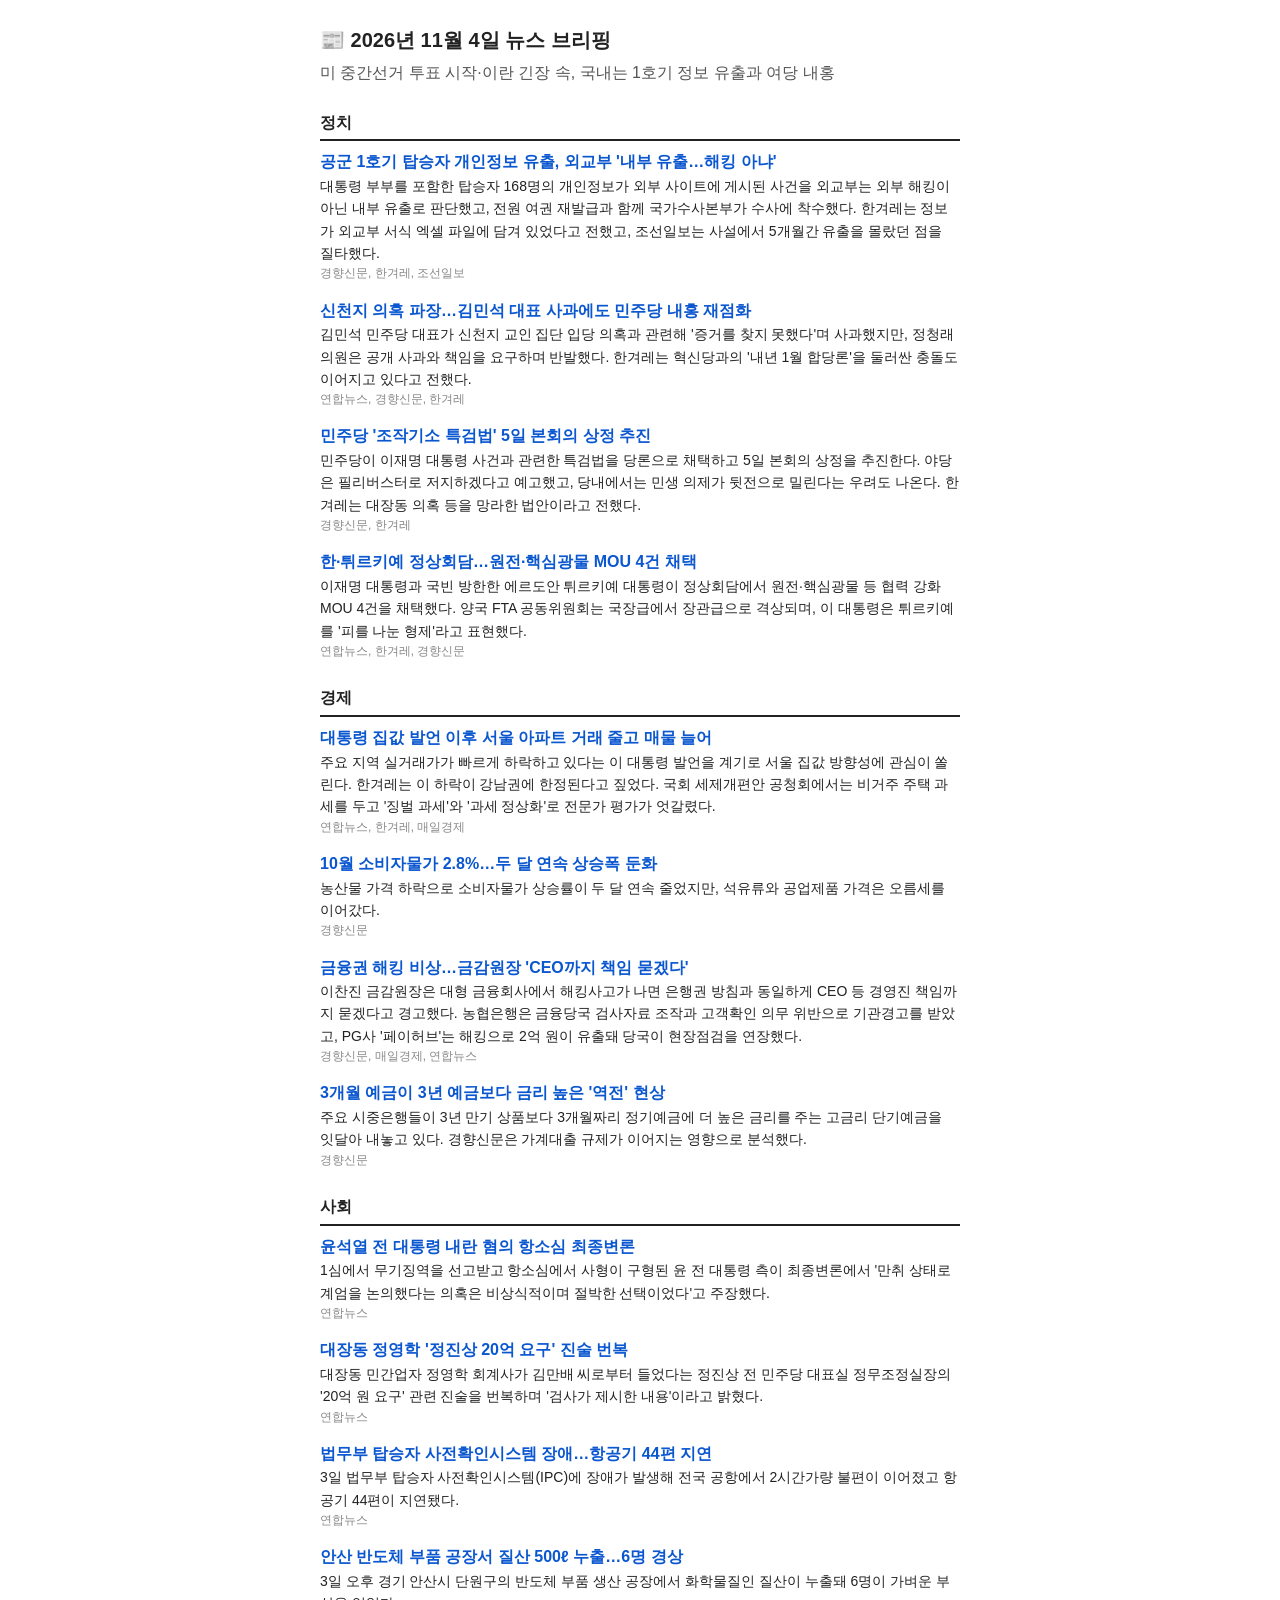
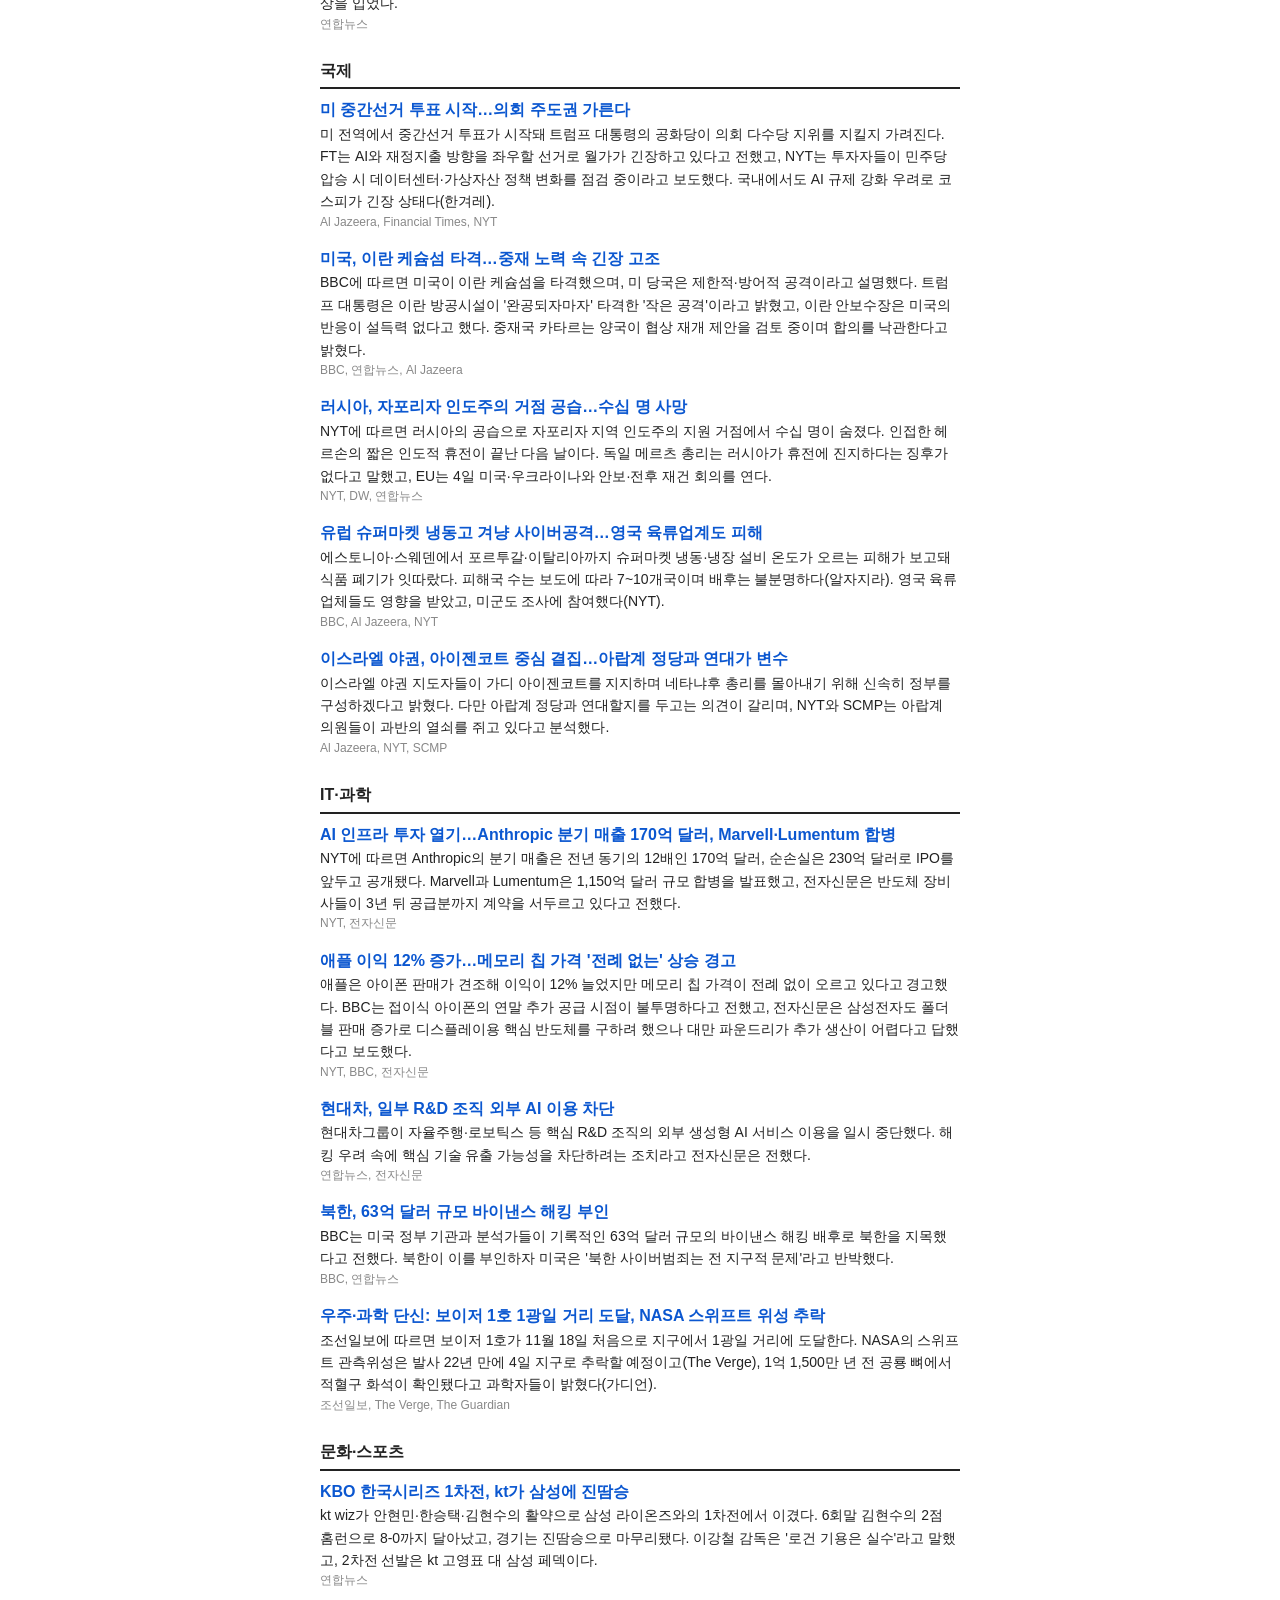
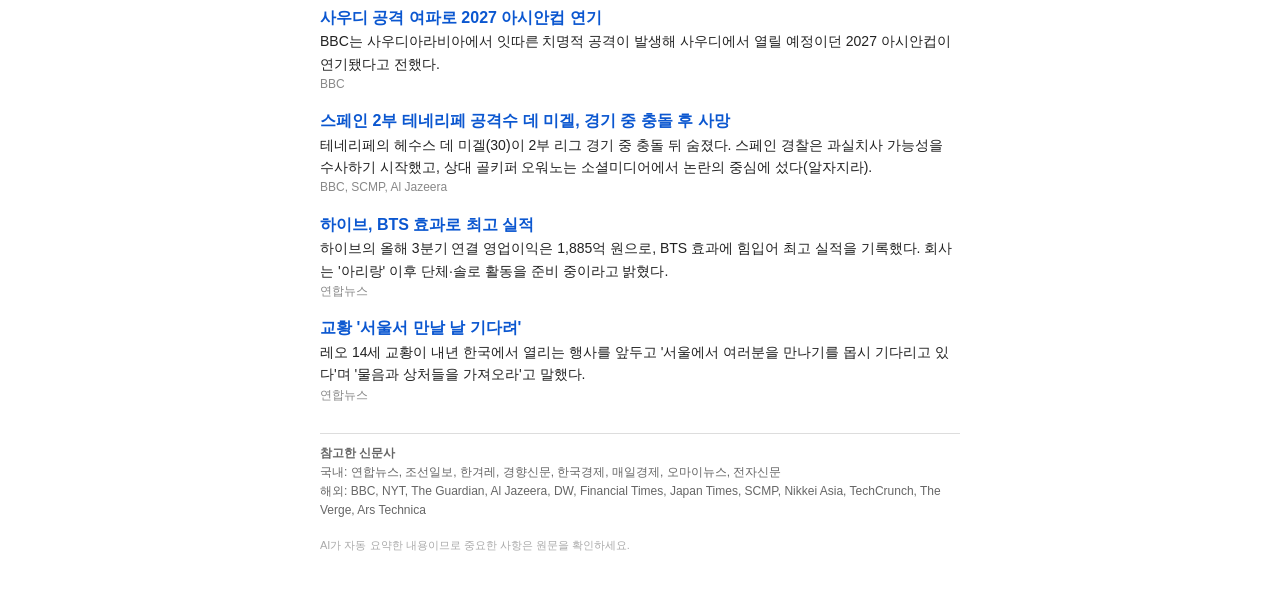
==== samples/2026-11-04.html @ b2be4a5f "국내외 20개 신문사·카테고리별 요약 구조와 샘플 메일 추가 - feeds.json: 신문사/지역/카테고리 지정, 검증된 피드만 유지 - 요약 프롬프트: 6개 카테고리 고정, 복수" ====
<!doctype html><html lang='ko'><head><meta charset='utf-8'><meta name='viewport' content='width=device-width,initial-scale=1'><title>뉴스 브리핑 샘플 2026-11-04</title></head><body style='margin:0;padding:24px 16px;background:#fff'><div style="max-width:640px;margin:0 auto;font-family:-apple-system,'Apple SD Gothic Neo','Malgun Gothic',sans-serif;color:#222;line-height:1.6"><h1 style="font-size:20px;margin:0 0 4px">📰 2026년 11월 4일 뉴스 브리핑</h1><p style="margin:0 0 20px;color:#555">미 중간선거 투표 시작·이란 긴장 속, 국내는 1호기 정보 유출과 여당 내홍</p><h2 style="font-size:16px;border-bottom:2px solid #222;padding-bottom:4px;margin:24px 0 8px">정치</h2><div style="margin:0 0 14px"><a href="https://www.khan.co.kr/article/202611032151005/?utm_source=khan_rss&amp;utm_medium=rss&amp;utm_campaign=politic_news" style="color:#0b57d0;font-weight:600;text-decoration:none">공군 1호기 탑승자 개인정보 유출, 외교부 &#x27;내부 유출…해킹 아냐&#x27;</a><div style="font-size:14px">대통령 부부를 포함한 탑승자 168명의 개인정보가 외부 사이트에 게시된 사건을 외교부는 외부 해킹이 아닌 내부 유출로 판단했고, 전원 여권 재발급과 함께 국가수사본부가 수사에 착수했다. 한겨레는 정보가 외교부 서식 엑셀 파일에 담겨 있었다고 전했고, 조선일보는 사설에서 5개월간 유출을 몰랐던 점을 질타했다.</div><div style="font-size:12px;color:#888">경향신문, 한겨레, 조선일보</div></div><div style="margin:0 0 14px"><a href="https://www.yna.co.kr/view/AKR20261103172500001" style="color:#0b57d0;font-weight:600;text-decoration:none">신천지 의혹 파장…김민석 대표 사과에도 민주당 내홍 재점화</a><div style="font-size:14px">김민석 민주당 대표가 신천지 교인 집단 입당 의혹과 관련해 &#x27;증거를 찾지 못했다&#x27;며 사과했지만, 정청래 의원은 공개 사과와 책임을 요구하며 반발했다. 한겨레는 혁신당과의 &#x27;내년 1월 합당론&#x27;을 둘러싼 충돌도 이어지고 있다고 전했다.</div><div style="font-size:12px;color:#888">연합뉴스, 경향신문, 한겨레</div></div><div style="margin:0 0 14px"><a href="https://www.khan.co.kr/article/202611032130015/?utm_source=khan_rss&amp;utm_medium=rss&amp;utm_campaign=politic_news" style="color:#0b57d0;font-weight:600;text-decoration:none">민주당 &#x27;조작기소 특검법&#x27; 5일 본회의 상정 추진</a><div style="font-size:14px">민주당이 이재명 대통령 사건과 관련한 특검법을 당론으로 채택하고 5일 본회의 상정을 추진한다. 야당은 필리버스터로 저지하겠다고 예고했고, 당내에서는 민생 의제가 뒷전으로 밀린다는 우려도 나온다. 한겨레는 대장동 의혹 등을 망라한 법안이라고 전했다.</div><div style="font-size:12px;color:#888">경향신문, 한겨레</div></div><div style="margin:0 0 14px"><a href="https://www.yna.co.kr/view/AKR20261103143751001" style="color:#0b57d0;font-weight:600;text-decoration:none">한·튀르키예 정상회담…원전·핵심광물 MOU 4건 채택</a><div style="font-size:14px">이재명 대통령과 국빈 방한한 에르도안 튀르키예 대통령이 정상회담에서 원전·핵심광물 등 협력 강화 MOU 4건을 채택했다. 양국 FTA 공동위원회는 국장급에서 장관급으로 격상되며, 이 대통령은 튀르키예를 &#x27;피를 나눈 형제&#x27;라고 표현했다.</div><div style="font-size:12px;color:#888">연합뉴스, 한겨레, 경향신문</div></div><h2 style="font-size:16px;border-bottom:2px solid #222;padding-bottom:4px;margin:24px 0 8px">경제</h2><div style="margin:0 0 14px"><a href="https://www.yna.co.kr/view/AKR20261103179900003" style="color:#0b57d0;font-weight:600;text-decoration:none">대통령 집값 발언 이후 서울 아파트 거래 줄고 매물 늘어</a><div style="font-size:14px">주요 지역 실거래가가 빠르게 하락하고 있다는 이 대통령 발언을 계기로 서울 집값 방향성에 관심이 쏠린다. 한겨레는 이 하락이 강남권에 한정된다고 짚었다. 국회 세제개편안 공청회에서는 비거주 주택 과세를 두고 &#x27;징벌 과세&#x27;와 &#x27;과세 정상화&#x27;로 전문가 평가가 엇갈렸다.</div><div style="font-size:12px;color:#888">연합뉴스, 한겨레, 매일경제</div></div><div style="margin:0 0 14px"><a href="https://www.khan.co.kr/article/202611032052005/?utm_source=khan_rss&amp;utm_medium=rss&amp;utm_campaign=economy_news" style="color:#0b57d0;font-weight:600;text-decoration:none">10월 소비자물가 2.8%…두 달 연속 상승폭 둔화</a><div style="font-size:14px">농산물 가격 하락으로 소비자물가 상승률이 두 달 연속 줄었지만, 석유류와 공업제품 가격은 오름세를 이어갔다.</div><div style="font-size:12px;color:#888">경향신문</div></div><div style="margin:0 0 14px"><a href="https://www.khan.co.kr/article/202611032051005/?utm_source=khan_rss&amp;utm_medium=rss&amp;utm_campaign=economy_news" style="color:#0b57d0;font-weight:600;text-decoration:none">금융권 해킹 비상…금감원장 &#x27;CEO까지 책임 묻겠다&#x27;</a><div style="font-size:14px">이찬진 금감원장은 대형 금융회사에서 해킹사고가 나면 은행권 방침과 동일하게 CEO 등 경영진 책임까지 묻겠다고 경고했다. 농협은행은 금융당국 검사자료 조작과 고객확인 의무 위반으로 기관경고를 받았고, PG사 &#x27;페이허브&#x27;는 해킹으로 2억 원이 유출돼 당국이 현장점검을 연장했다.</div><div style="font-size:12px;color:#888">경향신문, 매일경제, 연합뉴스</div></div><div style="margin:0 0 14px"><a href="https://www.khan.co.kr/article/202611032048025/?utm_source=khan_rss&amp;utm_medium=rss&amp;utm_campaign=economy_news" style="color:#0b57d0;font-weight:600;text-decoration:none">3개월 예금이 3년 예금보다 금리 높은 &#x27;역전&#x27; 현상</a><div style="font-size:14px">주요 시중은행들이 3년 만기 상품보다 3개월짜리 정기예금에 더 높은 금리를 주는 고금리 단기예금을 잇달아 내놓고 있다. 경향신문은 가계대출 규제가 이어지는 영향으로 분석했다.</div><div style="font-size:12px;color:#888">경향신문</div></div><h2 style="font-size:16px;border-bottom:2px solid #222;padding-bottom:4px;margin:24px 0 8px">사회</h2><div style="margin:0 0 14px"><a href="https://www.yna.co.kr/view/AKR20261103176400004" style="color:#0b57d0;font-weight:600;text-decoration:none">윤석열 전 대통령 내란 혐의 항소심 최종변론</a><div style="font-size:14px">1심에서 무기징역을 선고받고 항소심에서 사형이 구형된 윤 전 대통령 측이 최종변론에서 &#x27;만취 상태로 계엄을 논의했다는 의혹은 비상식적이며 절박한 선택이었다&#x27;고 주장했다.</div><div style="font-size:12px;color:#888">연합뉴스</div></div><div style="margin:0 0 14px"><a href="https://www.yna.co.kr/view/AKR20261103177200004" style="color:#0b57d0;font-weight:600;text-decoration:none">대장동 정영학 &#x27;정진상 20억 요구&#x27; 진술 번복</a><div style="font-size:14px">대장동 민간업자 정영학 회계사가 김만배 씨로부터 들었다는 정진상 전 민주당 대표실 정무조정실장의 &#x27;20억 원 요구&#x27; 관련 진술을 번복하며 &#x27;검사가 제시한 내용&#x27;이라고 밝혔다.</div><div style="font-size:12px;color:#888">연합뉴스</div></div><div style="margin:0 0 14px"><a href="https://www.yna.co.kr/view/AKR20261103111851004" style="color:#0b57d0;font-weight:600;text-decoration:none">법무부 탑승자 사전확인시스템 장애…항공기 44편 지연</a><div style="font-size:14px">3일 법무부 탑승자 사전확인시스템(IPC)에 장애가 발생해 전국 공항에서 2시간가량 불편이 이어졌고 항공기 44편이 지연됐다.</div><div style="font-size:12px;color:#888">연합뉴스</div></div><div style="margin:0 0 14px"><a href="https://www.yna.co.kr/view/AKR20261103144551061" style="color:#0b57d0;font-weight:600;text-decoration:none">안산 반도체 부품 공장서 질산 500ℓ 누출…6명 경상</a><div style="font-size:14px">3일 오후 경기 안산시 단원구의 반도체 부품 생산 공장에서 화학물질인 질산이 누출돼 6명이 가벼운 부상을 입었다.</div><div style="font-size:12px;color:#888">연합뉴스</div></div><h2 style="font-size:16px;border-bottom:2px solid #222;padding-bottom:4px;margin:24px 0 8px">국제</h2><div style="margin:0 0 14px"><a href="https://www.aljazeera.com/video/newsfeed/2026/11/3/us-midterm-voting-begins-in-high-stakes-test-of-trumps-presidency?traffic_source=rss" style="color:#0b57d0;font-weight:600;text-decoration:none">미 중간선거 투표 시작…의회 주도권 가른다</a><div style="font-size:14px">미 전역에서 중간선거 투표가 시작돼 트럼프 대통령의 공화당이 의회 다수당 지위를 지킬지 가려진다. FT는 AI와 재정지출 방향을 좌우할 선거로 월가가 긴장하고 있다고 전했고, NYT는 투자자들이 민주당 압승 시 데이터센터·가상자산 정책 변화를 점검 중이라고 보도했다. 국내에서도 AI 규제 강화 우려로 코스피가 긴장 상태다(한겨레).</div><div style="font-size:12px;color:#888">Al Jazeera, Financial Times, NYT</div></div><div style="margin:0 0 14px"><a href="https://www.bbc.co.uk/news/articles/cx240mrm3g8vo?at_medium=RSS&amp;at_campaign=rss" style="color:#0b57d0;font-weight:600;text-decoration:none">미국, 이란 케슘섬 타격…중재 노력 속 긴장 고조</a><div style="font-size:14px">BBC에 따르면 미국이 이란 케슘섬을 타격했으며, 미 당국은 제한적·방어적 공격이라고 설명했다. 트럼프 대통령은 이란 방공시설이 &#x27;완공되자마자&#x27; 타격한 &#x27;작은 공격&#x27;이라고 밝혔고, 이란 안보수장은 미국의 반응이 설득력 없다고 했다. 중재국 카타르는 양국이 협상 재개 제안을 검토 중이며 합의를 낙관한다고 밝혔다.</div><div style="font-size:12px;color:#888">BBC, 연합뉴스, Al Jazeera</div></div><div style="margin:0 0 14px"><a href="https://www.nytimes.com/2026/11/02/world/europe/russian-strike-zaporizhzhia-ukraine.html" style="color:#0b57d0;font-weight:600;text-decoration:none">러시아, 자포리자 인도주의 거점 공습…수십 명 사망</a><div style="font-size:14px">NYT에 따르면 러시아의 공습으로 자포리자 지역 인도주의 지원 거점에서 수십 명이 숨졌다. 인접한 헤르손의 짧은 인도적 휴전이 끝난 다음 날이다. 독일 메르츠 총리는 러시아가 휴전에 진지하다는 징후가 없다고 말했고, EU는 4일 미국·우크라이나와 안보·전후 재건 회의를 연다.</div><div style="font-size:12px;color:#888">NYT, DW, 연합뉴스</div></div><div style="margin:0 0 14px"><a href="https://www.bbc.co.uk/news/articles/cwy8lm1m59mvo?at_medium=RSS&amp;at_campaign=rss" style="color:#0b57d0;font-weight:600;text-decoration:none">유럽 슈퍼마켓 냉동고 겨냥 사이버공격…영국 육류업계도 피해</a><div style="font-size:14px">에스토니아·스웨덴에서 포르투갈·이탈리아까지 슈퍼마켓 냉동·냉장 설비 온도가 오르는 피해가 보고돼 식품 폐기가 잇따랐다. 피해국 수는 보도에 따라 7~10개국이며 배후는 불분명하다(알자지라). 영국 육류업체들도 영향을 받았고, 미군도 조사에 참여했다(NYT).</div><div style="font-size:12px;color:#888">BBC, Al Jazeera, NYT</div></div><div style="margin:0 0 14px"><a href="https://www.aljazeera.com/news/2026/11/3/israeli-opposition-leaders-back-eisenkot-to-oust-netanyahu?traffic_source=rss" style="color:#0b57d0;font-weight:600;text-decoration:none">이스라엘 야권, 아이젠코트 중심 결집…아랍계 정당과 연대가 변수</a><div style="font-size:14px">이스라엘 야권 지도자들이 가디 아이젠코트를 지지하며 네타냐후 총리를 몰아내기 위해 신속히 정부를 구성하겠다고 밝혔다. 다만 아랍계 정당과 연대할지를 두고는 의견이 갈리며, NYT와 SCMP는 아랍계 의원들이 과반의 열쇠를 쥐고 있다고 분석했다.</div><div style="font-size:12px;color:#888">Al Jazeera, NYT, SCMP</div></div><h2 style="font-size:16px;border-bottom:2px solid #222;padding-bottom:4px;margin:24px 0 8px">IT·과학</h2><div style="margin:0 0 14px"><a href="https://www.nytimes.com/2026/11/02/business/anthropic-earnings-ai.html" style="color:#0b57d0;font-weight:600;text-decoration:none">AI 인프라 투자 열기…Anthropic 분기 매출 170억 달러, Marvell·Lumentum 합병</a><div style="font-size:14px">NYT에 따르면 Anthropic의 분기 매출은 전년 동기의 12배인 170억 달러, 순손실은 230억 달러로 IPO를 앞두고 공개됐다. Marvell과 Lumentum은 1,150억 달러 규모 합병을 발표했고, 전자신문은 반도체 장비사들이 3년 뒤 공급분까지 계약을 서두르고 있다고 전했다.</div><div style="font-size:12px;color:#888">NYT, 전자신문</div></div><div style="margin:0 0 14px"><a href="https://www.nytimes.com/2026/11/02/technology/apple-earnings.html" style="color:#0b57d0;font-weight:600;text-decoration:none">애플 이익 12% 증가…메모리 칩 가격 &#x27;전례 없는&#x27; 상승 경고</a><div style="font-size:14px">애플은 아이폰 판매가 견조해 이익이 12% 늘었지만 메모리 칩 가격이 전례 없이 오르고 있다고 경고했다. BBC는 접이식 아이폰의 연말 추가 공급 시점이 불투명하다고 전했고, 전자신문은 삼성전자도 폴더블 판매 증가로 디스플레이용 핵심 반도체를 구하려 했으나 대만 파운드리가 추가 생산이 어렵다고 답했다고 보도했다.</div><div style="font-size:12px;color:#888">NYT, BBC, 전자신문</div></div><div style="margin:0 0 14px"><a href="https://www.yna.co.kr/view/AKR20261103176900003" style="color:#0b57d0;font-weight:600;text-decoration:none">현대차, 일부 R&amp;D 조직 외부 AI 이용 차단</a><div style="font-size:14px">현대차그룹이 자율주행·로보틱스 등 핵심 R&amp;D 조직의 외부 생성형 AI 서비스 이용을 일시 중단했다. 해킹 우려 속에 핵심 기술 유출 가능성을 차단하려는 조치라고 전자신문은 전했다.</div><div style="font-size:12px;color:#888">연합뉴스, 전자신문</div></div><div style="margin:0 0 14px"><a href="https://www.bbc.co.uk/news/articles/c6rey4v53exgo?at_medium=RSS&amp;at_campaign=rss" style="color:#0b57d0;font-weight:600;text-decoration:none">북한, 63억 달러 규모 바이낸스 해킹 부인</a><div style="font-size:14px">BBC는 미국 정부 기관과 분석가들이 기록적인 63억 달러 규모의 바이낸스 해킹 배후로 북한을 지목했다고 전했다. 북한이 이를 부인하자 미국은 &#x27;북한 사이버범죄는 전 지구적 문제&#x27;라고 반박했다.</div><div style="font-size:12px;color:#888">BBC, 연합뉴스</div></div><div style="margin:0 0 14px"><a href="https://www.chosun.com/international/international_general/2026/11/03/4IHLAHCGAJHR3NIGGJOJI6WZYU/" style="color:#0b57d0;font-weight:600;text-decoration:none">우주·과학 단신: 보이저 1호 1광일 거리 도달, NASA 스위프트 위성 추락</a><div style="font-size:14px">조선일보에 따르면 보이저 1호가 11월 18일 처음으로 지구에서 1광일 거리에 도달한다. NASA의 스위프트 관측위성은 발사 22년 만에 4일 지구로 추락할 예정이고(The Verge), 1억 1,500만 년 전 공룡 뼈에서 적혈구 화석이 확인됐다고 과학자들이 밝혔다(가디언).</div><div style="font-size:12px;color:#888">조선일보, The Verge, The Guardian</div></div><h2 style="font-size:16px;border-bottom:2px solid #222;padding-bottom:4px;margin:24px 0 8px">문화·스포츠</h2><div style="margin:0 0 14px"><a href="https://www.yna.co.kr/view/AKR20261103186051007" style="color:#0b57d0;font-weight:600;text-decoration:none">KBO 한국시리즈 1차전, kt가 삼성에 진땀승</a><div style="font-size:14px">kt wiz가 안현민·한승택·김현수의 활약으로 삼성 라이온즈와의 1차전에서 이겼다. 6회말 김현수의 2점 홈런으로 8-0까지 달아났고, 경기는 진땀승으로 마무리됐다. 이강철 감독은 &#x27;로건 기용은 실수&#x27;라고 말했고, 2차전 선발은 kt 고영표 대 삼성 페덱이다.</div><div style="font-size:12px;color:#888">연합뉴스</div></div><div style="margin:0 0 14px"><a href="https://www.bbc.co.uk/sport/football/articles/c6y0e79yjg44o?at_medium=RSS&amp;at_campaign=rss" style="color:#0b57d0;font-weight:600;text-decoration:none">사우디 공격 여파로 2027 아시안컵 연기</a><div style="font-size:14px">BBC는 사우디아라비아에서 잇따른 치명적 공격이 발생해 사우디에서 열릴 예정이던 2027 아시안컵이 연기됐다고 전했다.</div><div style="font-size:12px;color:#888">BBC</div></div><div style="margin:0 0 14px"><a href="https://www.bbc.co.uk/sport/football/articles/ck62yvz046pjo?at_medium=RSS&amp;at_campaign=rss" style="color:#0b57d0;font-weight:600;text-decoration:none">스페인 2부 테네리페 공격수 데 미겔, 경기 중 충돌 후 사망</a><div style="font-size:14px">테네리페의 헤수스 데 미겔(30)이 2부 리그 경기 중 충돌 뒤 숨졌다. 스페인 경찰은 과실치사 가능성을 수사하기 시작했고, 상대 골키퍼 오워노는 소셜미디어에서 논란의 중심에 섰다(알자지라).</div><div style="font-size:12px;color:#888">BBC, SCMP, Al Jazeera</div></div><div style="margin:0 0 14px"><a href="https://www.yna.co.kr/view/AKR20261103165000005" style="color:#0b57d0;font-weight:600;text-decoration:none">하이브, BTS 효과로 최고 실적</a><div style="font-size:14px">하이브의 올해 3분기 연결 영업이익은 1,885억 원으로, BTS 효과에 힘입어 최고 실적을 기록했다. 회사는 &#x27;아리랑&#x27; 이후 단체·솔로 활동을 준비 중이라고 밝혔다.</div><div style="font-size:12px;color:#888">연합뉴스</div></div><div style="margin:0 0 14px"><a href="https://www.yna.co.kr/view/AKR20261103186700109" style="color:#0b57d0;font-weight:600;text-decoration:none">교황 &#x27;서울서 만날 날 기다려&#x27;</a><div style="font-size:14px">레오 14세 교황이 내년 한국에서 열리는 행사를 앞두고 &#x27;서울에서 여러분을 만나기를 몹시 기다리고 있다&#x27;며 &#x27;물음과 상처들을 가져오라&#x27;고 말했다.</div><div style="font-size:12px;color:#888">연합뉴스</div></div><div style="font-size:12px;color:#666;margin-top:28px;border-top:1px solid #ddd;padding-top:10px"><b>참고한 신문사</b><br>국내: 연합뉴스, 조선일보, 한겨레, 경향신문, 한국경제, 매일경제, 오마이뉴스, 전자신문<br>해외: BBC, NYT, The Guardian, Al Jazeera, DW, Financial Times, Japan Times, SCMP, Nikkei Asia, TechCrunch, The Verge, Ars Technica<br></div><p style="font-size:11px;color:#aaa;margin-top:16px">AI가 자동 요약한 내용이므로 중요한 사항은 원문을 확인하세요.</p></div></body></html>
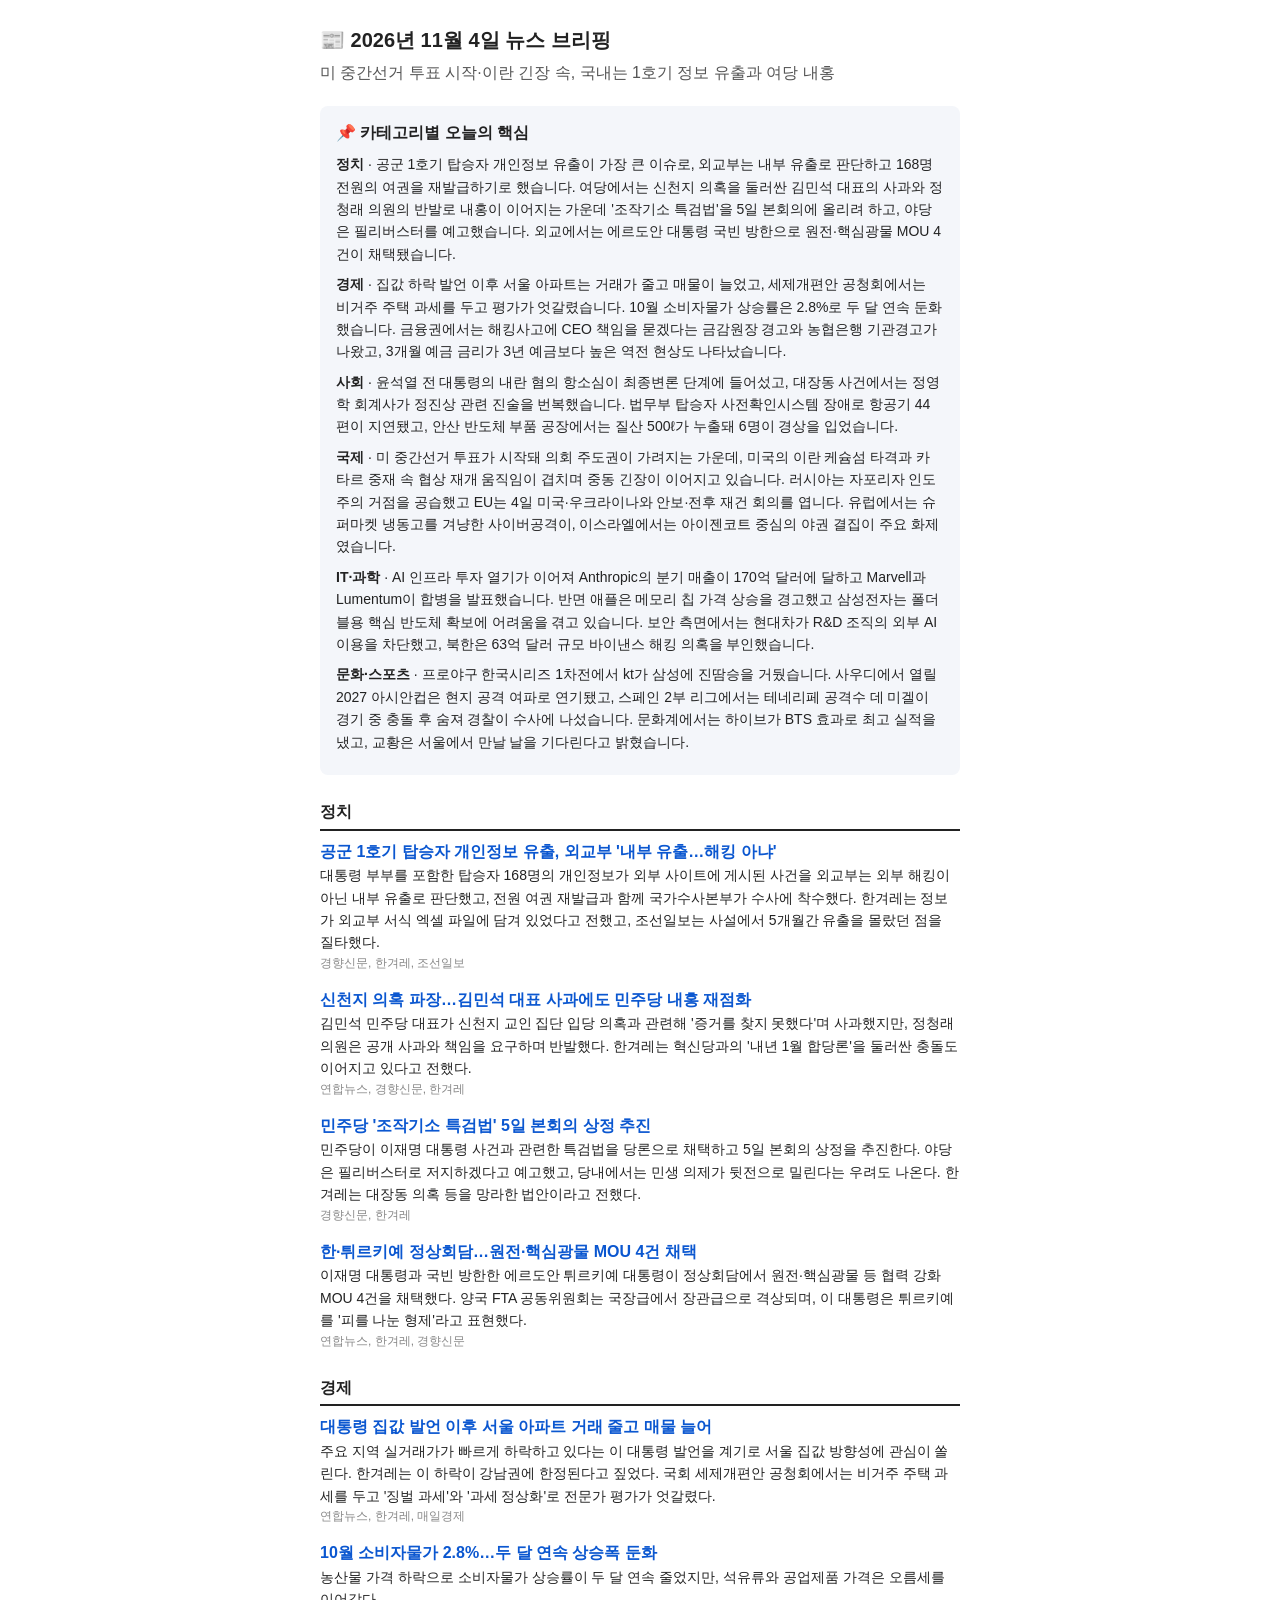
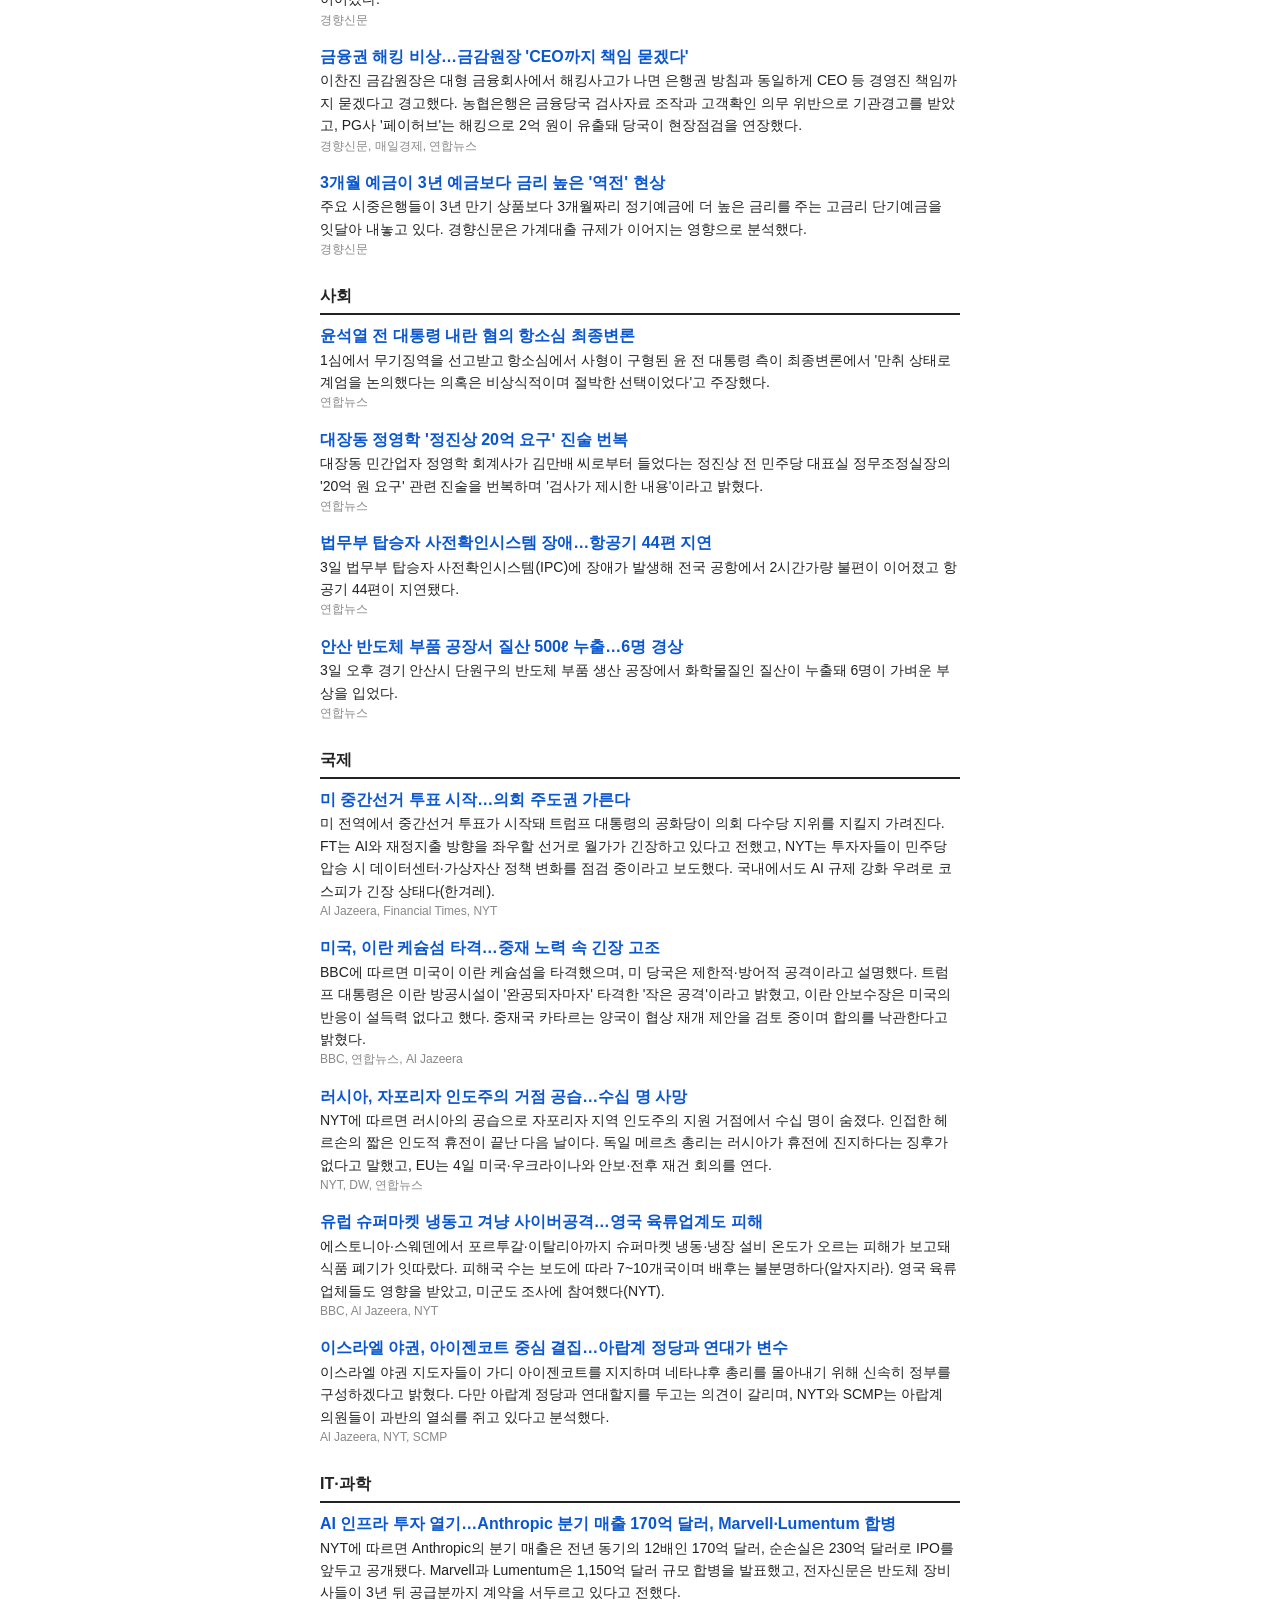
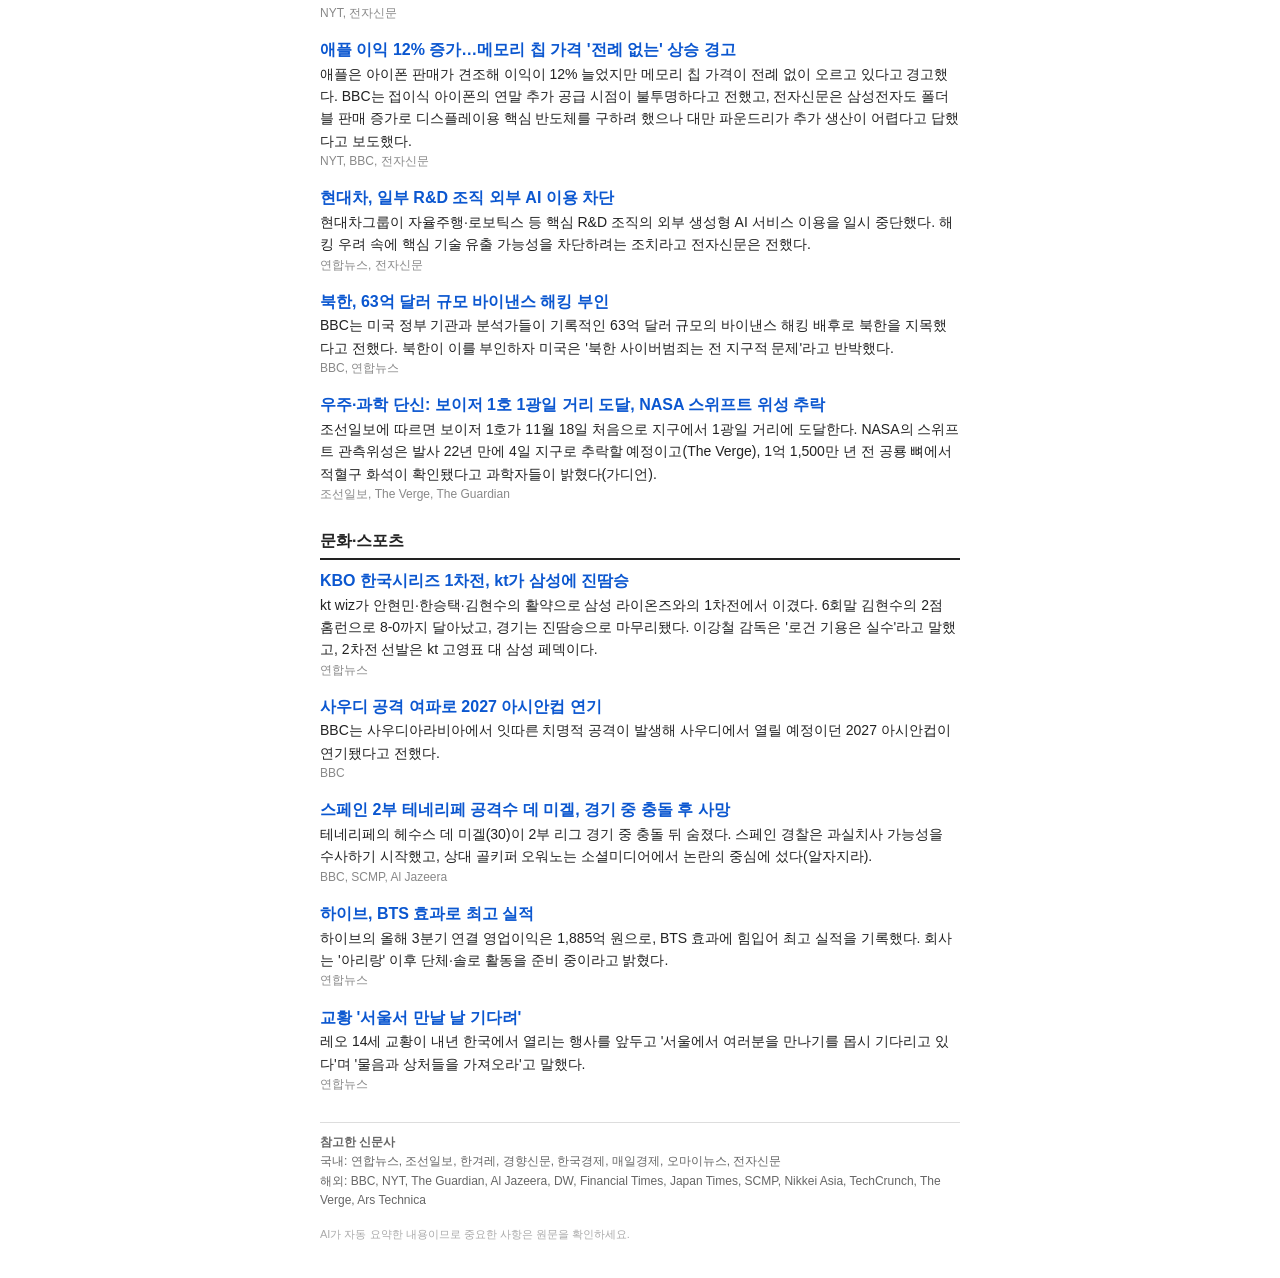
==== commit 5b40d914: "카테고리별 오늘의 핵심 요약을 최상단에 추가 - AI 요약 시 카테고리마다 overview(2~3문장)를 생성해 메일/텔레그램/GitHub 이슈/텍스트 맨 위에 표시 - AI 없는" ====
--- a/samples/2026-11-04.html
+++ b/samples/2026-11-04.html
@@ -1 +1 @@
-<!doctype html><html lang='ko'><head><meta charset='utf-8'><meta name='viewport' content='width=device-width,initial-scale=1'><title>뉴스 브리핑 샘플 2026-11-04</title></head><body style='margin:0;padding:24px 16px;background:#fff'><div style="max-width:640px;margin:0 auto;font-family:-apple-system,'Apple SD Gothic Neo','Malgun Gothic',sans-serif;color:#222;line-height:1.6"><h1 style="font-size:20px;margin:0 0 4px">📰 2026년 11월 4일 뉴스 브리핑</h1><p style="margin:0 0 20px;color:#555">미 중간선거 투표 시작·이란 긴장 속, 국내는 1호기 정보 유출과 여당 내홍</p><h2 style="font-size:16px;border-bottom:2px solid #222;padding-bottom:4px;margin:24px 0 8px">정치</h2><div style="margin:0 0 14px"><a href="https://www.khan.co.kr/article/202611032151005/?utm_source=khan_rss&amp;utm_medium=rss&amp;utm_campaign=politic_news" style="color:#0b57d0;font-weight:600;text-decoration:none">공군 1호기 탑승자 개인정보 유출, 외교부 &#x27;내부 유출…해킹 아냐&#x27;</a><div style="font-size:14px">대통령 부부를 포함한 탑승자 168명의 개인정보가 외부 사이트에 게시된 사건을 외교부는 외부 해킹이 아닌 내부 유출로 판단했고, 전원 여권 재발급과 함께 국가수사본부가 수사에 착수했다. 한겨레는 정보가 외교부 서식 엑셀 파일에 담겨 있었다고 전했고, 조선일보는 사설에서 5개월간 유출을 몰랐던 점을 질타했다.</div><div style="font-size:12px;color:#888">경향신문, 한겨레, 조선일보</div></div><div style="margin:0 0 14px"><a href="https://www.yna.co.kr/view/AKR20261103172500001" style="color:#0b57d0;font-weight:600;text-decoration:none">신천지 의혹 파장…김민석 대표 사과에도 민주당 내홍 재점화</a><div style="font-size:14px">김민석 민주당 대표가 신천지 교인 집단 입당 의혹과 관련해 &#x27;증거를 찾지 못했다&#x27;며 사과했지만, 정청래 의원은 공개 사과와 책임을 요구하며 반발했다. 한겨레는 혁신당과의 &#x27;내년 1월 합당론&#x27;을 둘러싼 충돌도 이어지고 있다고 전했다.</div><div style="font-size:12px;color:#888">연합뉴스, 경향신문, 한겨레</div></div><div style="margin:0 0 14px"><a href="https://www.khan.co.kr/article/202611032130015/?utm_source=khan_rss&amp;utm_medium=rss&amp;utm_campaign=politic_news" style="color:#0b57d0;font-weight:600;text-decoration:none">민주당 &#x27;조작기소 특검법&#x27; 5일 본회의 상정 추진</a><div style="font-size:14px">민주당이 이재명 대통령 사건과 관련한 특검법을 당론으로 채택하고 5일 본회의 상정을 추진한다. 야당은 필리버스터로 저지하겠다고 예고했고, 당내에서는 민생 의제가 뒷전으로 밀린다는 우려도 나온다. 한겨레는 대장동 의혹 등을 망라한 법안이라고 전했다.</div><div style="font-size:12px;color:#888">경향신문, 한겨레</div></div><div style="margin:0 0 14px"><a href="https://www.yna.co.kr/view/AKR20261103143751001" style="color:#0b57d0;font-weight:600;text-decoration:none">한·튀르키예 정상회담…원전·핵심광물 MOU 4건 채택</a><div style="font-size:14px">이재명 대통령과 국빈 방한한 에르도안 튀르키예 대통령이 정상회담에서 원전·핵심광물 등 협력 강화 MOU 4건을 채택했다. 양국 FTA 공동위원회는 국장급에서 장관급으로 격상되며, 이 대통령은 튀르키예를 &#x27;피를 나눈 형제&#x27;라고 표현했다.</div><div style="font-size:12px;color:#888">연합뉴스, 한겨레, 경향신문</div></div><h2 style="font-size:16px;border-bottom:2px solid #222;padding-bottom:4px;margin:24px 0 8px">경제</h2><div style="margin:0 0 14px"><a href="https://www.yna.co.kr/view/AKR20261103179900003" style="color:#0b57d0;font-weight:600;text-decoration:none">대통령 집값 발언 이후 서울 아파트 거래 줄고 매물 늘어</a><div style="font-size:14px">주요 지역 실거래가가 빠르게 하락하고 있다는 이 대통령 발언을 계기로 서울 집값 방향성에 관심이 쏠린다. 한겨레는 이 하락이 강남권에 한정된다고 짚었다. 국회 세제개편안 공청회에서는 비거주 주택 과세를 두고 &#x27;징벌 과세&#x27;와 &#x27;과세 정상화&#x27;로 전문가 평가가 엇갈렸다.</div><div style="font-size:12px;color:#888">연합뉴스, 한겨레, 매일경제</div></div><div style="margin:0 0 14px"><a href="https://www.khan.co.kr/article/202611032052005/?utm_source=khan_rss&amp;utm_medium=rss&amp;utm_campaign=economy_news" style="color:#0b57d0;font-weight:600;text-decoration:none">10월 소비자물가 2.8%…두 달 연속 상승폭 둔화</a><div style="font-size:14px">농산물 가격 하락으로 소비자물가 상승률이 두 달 연속 줄었지만, 석유류와 공업제품 가격은 오름세를 이어갔다.</div><div style="font-size:12px;color:#888">경향신문</div></div><div style="margin:0 0 14px"><a href="https://www.khan.co.kr/article/202611032051005/?utm_source=khan_rss&amp;utm_medium=rss&amp;utm_campaign=economy_news" style="color:#0b57d0;font-weight:600;text-decoration:none">금융권 해킹 비상…금감원장 &#x27;CEO까지 책임 묻겠다&#x27;</a><div style="font-size:14px">이찬진 금감원장은 대형 금융회사에서 해킹사고가 나면 은행권 방침과 동일하게 CEO 등 경영진 책임까지 묻겠다고 경고했다. 농협은행은 금융당국 검사자료 조작과 고객확인 의무 위반으로 기관경고를 받았고, PG사 &#x27;페이허브&#x27;는 해킹으로 2억 원이 유출돼 당국이 현장점검을 연장했다.</div><div style="font-size:12px;color:#888">경향신문, 매일경제, 연합뉴스</div></div><div style="margin:0 0 14px"><a href="https://www.khan.co.kr/article/202611032048025/?utm_source=khan_rss&amp;utm_medium=rss&amp;utm_campaign=economy_news" style="color:#0b57d0;font-weight:600;text-decoration:none">3개월 예금이 3년 예금보다 금리 높은 &#x27;역전&#x27; 현상</a><div style="font-size:14px">주요 시중은행들이 3년 만기 상품보다 3개월짜리 정기예금에 더 높은 금리를 주는 고금리 단기예금을 잇달아 내놓고 있다. 경향신문은 가계대출 규제가 이어지는 영향으로 분석했다.</div><div style="font-size:12px;color:#888">경향신문</div></div><h2 style="font-size:16px;border-bottom:2px solid #222;padding-bottom:4px;margin:24px 0 8px">사회</h2><div style="margin:0 0 14px"><a href="https://www.yna.co.kr/view/AKR20261103176400004" style="color:#0b57d0;font-weight:600;text-decoration:none">윤석열 전 대통령 내란 혐의 항소심 최종변론</a><div style="font-size:14px">1심에서 무기징역을 선고받고 항소심에서 사형이 구형된 윤 전 대통령 측이 최종변론에서 &#x27;만취 상태로 계엄을 논의했다는 의혹은 비상식적이며 절박한 선택이었다&#x27;고 주장했다.</div><div style="font-size:12px;color:#888">연합뉴스</div></div><div style="margin:0 0 14px"><a href="https://www.yna.co.kr/view/AKR20261103177200004" style="color:#0b57d0;font-weight:600;text-decoration:none">대장동 정영학 &#x27;정진상 20억 요구&#x27; 진술 번복</a><div style="font-size:14px">대장동 민간업자 정영학 회계사가 김만배 씨로부터 들었다는 정진상 전 민주당 대표실 정무조정실장의 &#x27;20억 원 요구&#x27; 관련 진술을 번복하며 &#x27;검사가 제시한 내용&#x27;이라고 밝혔다.</div><div style="font-size:12px;color:#888">연합뉴스</div></div><div style="margin:0 0 14px"><a href="https://www.yna.co.kr/view/AKR20261103111851004" style="color:#0b57d0;font-weight:600;text-decoration:none">법무부 탑승자 사전확인시스템 장애…항공기 44편 지연</a><div style="font-size:14px">3일 법무부 탑승자 사전확인시스템(IPC)에 장애가 발생해 전국 공항에서 2시간가량 불편이 이어졌고 항공기 44편이 지연됐다.</div><div style="font-size:12px;color:#888">연합뉴스</div></div><div style="margin:0 0 14px"><a href="https://www.yna.co.kr/view/AKR20261103144551061" style="color:#0b57d0;font-weight:600;text-decoration:none">안산 반도체 부품 공장서 질산 500ℓ 누출…6명 경상</a><div style="font-size:14px">3일 오후 경기 안산시 단원구의 반도체 부품 생산 공장에서 화학물질인 질산이 누출돼 6명이 가벼운 부상을 입었다.</div><div style="font-size:12px;color:#888">연합뉴스</div></div><h2 style="font-size:16px;border-bottom:2px solid #222;padding-bottom:4px;margin:24px 0 8px">국제</h2><div style="margin:0 0 14px"><a href="https://www.aljazeera.com/video/newsfeed/2026/11/3/us-midterm-voting-begins-in-high-stakes-test-of-trumps-presidency?traffic_source=rss" style="color:#0b57d0;font-weight:600;text-decoration:none">미 중간선거 투표 시작…의회 주도권 가른다</a><div style="font-size:14px">미 전역에서 중간선거 투표가 시작돼 트럼프 대통령의 공화당이 의회 다수당 지위를 지킬지 가려진다. FT는 AI와 재정지출 방향을 좌우할 선거로 월가가 긴장하고 있다고 전했고, NYT는 투자자들이 민주당 압승 시 데이터센터·가상자산 정책 변화를 점검 중이라고 보도했다. 국내에서도 AI 규제 강화 우려로 코스피가 긴장 상태다(한겨레).</div><div style="font-size:12px;color:#888">Al Jazeera, Financial Times, NYT</div></div><div style="margin:0 0 14px"><a href="https://www.bbc.co.uk/news/articles/cx240mrm3g8vo?at_medium=RSS&amp;at_campaign=rss" style="color:#0b57d0;font-weight:600;text-decoration:none">미국, 이란 케슘섬 타격…중재 노력 속 긴장 고조</a><div style="font-size:14px">BBC에 따르면 미국이 이란 케슘섬을 타격했으며, 미 당국은 제한적·방어적 공격이라고 설명했다. 트럼프 대통령은 이란 방공시설이 &#x27;완공되자마자&#x27; 타격한 &#x27;작은 공격&#x27;이라고 밝혔고, 이란 안보수장은 미국의 반응이 설득력 없다고 했다. 중재국 카타르는 양국이 협상 재개 제안을 검토 중이며 합의를 낙관한다고 밝혔다.</div><div style="font-size:12px;color:#888">BBC, 연합뉴스, Al Jazeera</div></div><div style="margin:0 0 14px"><a href="https://www.nytimes.com/2026/11/02/world/europe/russian-strike-zaporizhzhia-ukraine.html" style="color:#0b57d0;font-weight:600;text-decoration:none">러시아, 자포리자 인도주의 거점 공습…수십 명 사망</a><div style="font-size:14px">NYT에 따르면 러시아의 공습으로 자포리자 지역 인도주의 지원 거점에서 수십 명이 숨졌다. 인접한 헤르손의 짧은 인도적 휴전이 끝난 다음 날이다. 독일 메르츠 총리는 러시아가 휴전에 진지하다는 징후가 없다고 말했고, EU는 4일 미국·우크라이나와 안보·전후 재건 회의를 연다.</div><div style="font-size:12px;color:#888">NYT, DW, 연합뉴스</div></div><div style="margin:0 0 14px"><a href="https://www.bbc.co.uk/news/articles/cwy8lm1m59mvo?at_medium=RSS&amp;at_campaign=rss" style="color:#0b57d0;font-weight:600;text-decoration:none">유럽 슈퍼마켓 냉동고 겨냥 사이버공격…영국 육류업계도 피해</a><div style="font-size:14px">에스토니아·스웨덴에서 포르투갈·이탈리아까지 슈퍼마켓 냉동·냉장 설비 온도가 오르는 피해가 보고돼 식품 폐기가 잇따랐다. 피해국 수는 보도에 따라 7~10개국이며 배후는 불분명하다(알자지라). 영국 육류업체들도 영향을 받았고, 미군도 조사에 참여했다(NYT).</div><div style="font-size:12px;color:#888">BBC, Al Jazeera, NYT</div></div><div style="margin:0 0 14px"><a href="https://www.aljazeera.com/news/2026/11/3/israeli-opposition-leaders-back-eisenkot-to-oust-netanyahu?traffic_source=rss" style="color:#0b57d0;font-weight:600;text-decoration:none">이스라엘 야권, 아이젠코트 중심 결집…아랍계 정당과 연대가 변수</a><div style="font-size:14px">이스라엘 야권 지도자들이 가디 아이젠코트를 지지하며 네타냐후 총리를 몰아내기 위해 신속히 정부를 구성하겠다고 밝혔다. 다만 아랍계 정당과 연대할지를 두고는 의견이 갈리며, NYT와 SCMP는 아랍계 의원들이 과반의 열쇠를 쥐고 있다고 분석했다.</div><div style="font-size:12px;color:#888">Al Jazeera, NYT, SCMP</div></div><h2 style="font-size:16px;border-bottom:2px solid #222;padding-bottom:4px;margin:24px 0 8px">IT·과학</h2><div style="margin:0 0 14px"><a href="https://www.nytimes.com/2026/11/02/business/anthropic-earnings-ai.html" style="color:#0b57d0;font-weight:600;text-decoration:none">AI 인프라 투자 열기…Anthropic 분기 매출 170억 달러, Marvell·Lumentum 합병</a><div style="font-size:14px">NYT에 따르면 Anthropic의 분기 매출은 전년 동기의 12배인 170억 달러, 순손실은 230억 달러로 IPO를 앞두고 공개됐다. Marvell과 Lumentum은 1,150억 달러 규모 합병을 발표했고, 전자신문은 반도체 장비사들이 3년 뒤 공급분까지 계약을 서두르고 있다고 전했다.</div><div style="font-size:12px;color:#888">NYT, 전자신문</div></div><div style="margin:0 0 14px"><a href="https://www.nytimes.com/2026/11/02/technology/apple-earnings.html" style="color:#0b57d0;font-weight:600;text-decoration:none">애플 이익 12% 증가…메모리 칩 가격 &#x27;전례 없는&#x27; 상승 경고</a><div style="font-size:14px">애플은 아이폰 판매가 견조해 이익이 12% 늘었지만 메모리 칩 가격이 전례 없이 오르고 있다고 경고했다. BBC는 접이식 아이폰의 연말 추가 공급 시점이 불투명하다고 전했고, 전자신문은 삼성전자도 폴더블 판매 증가로 디스플레이용 핵심 반도체를 구하려 했으나 대만 파운드리가 추가 생산이 어렵다고 답했다고 보도했다.</div><div style="font-size:12px;color:#888">NYT, BBC, 전자신문</div></div><div style="margin:0 0 14px"><a href="https://www.yna.co.kr/view/AKR20261103176900003" style="color:#0b57d0;font-weight:600;text-decoration:none">현대차, 일부 R&amp;D 조직 외부 AI 이용 차단</a><div style="font-size:14px">현대차그룹이 자율주행·로보틱스 등 핵심 R&amp;D 조직의 외부 생성형 AI 서비스 이용을 일시 중단했다. 해킹 우려 속에 핵심 기술 유출 가능성을 차단하려는 조치라고 전자신문은 전했다.</div><div style="font-size:12px;color:#888">연합뉴스, 전자신문</div></div><div style="margin:0 0 14px"><a href="https://www.bbc.co.uk/news/articles/c6rey4v53exgo?at_medium=RSS&amp;at_campaign=rss" style="color:#0b57d0;font-weight:600;text-decoration:none">북한, 63억 달러 규모 바이낸스 해킹 부인</a><div style="font-size:14px">BBC는 미국 정부 기관과 분석가들이 기록적인 63억 달러 규모의 바이낸스 해킹 배후로 북한을 지목했다고 전했다. 북한이 이를 부인하자 미국은 &#x27;북한 사이버범죄는 전 지구적 문제&#x27;라고 반박했다.</div><div style="font-size:12px;color:#888">BBC, 연합뉴스</div></div><div style="margin:0 0 14px"><a href="https://www.chosun.com/international/international_general/2026/11/03/4IHLAHCGAJHR3NIGGJOJI6WZYU/" style="color:#0b57d0;font-weight:600;text-decoration:none">우주·과학 단신: 보이저 1호 1광일 거리 도달, NASA 스위프트 위성 추락</a><div style="font-size:14px">조선일보에 따르면 보이저 1호가 11월 18일 처음으로 지구에서 1광일 거리에 도달한다. NASA의 스위프트 관측위성은 발사 22년 만에 4일 지구로 추락할 예정이고(The Verge), 1억 1,500만 년 전 공룡 뼈에서 적혈구 화석이 확인됐다고 과학자들이 밝혔다(가디언).</div><div style="font-size:12px;color:#888">조선일보, The Verge, The Guardian</div></div><h2 style="font-size:16px;border-bottom:2px solid #222;padding-bottom:4px;margin:24px 0 8px">문화·스포츠</h2><div style="margin:0 0 14px"><a href="https://www.yna.co.kr/view/AKR20261103186051007" style="color:#0b57d0;font-weight:600;text-decoration:none">KBO 한국시리즈 1차전, kt가 삼성에 진땀승</a><div style="font-size:14px">kt wiz가 안현민·한승택·김현수의 활약으로 삼성 라이온즈와의 1차전에서 이겼다. 6회말 김현수의 2점 홈런으로 8-0까지 달아났고, 경기는 진땀승으로 마무리됐다. 이강철 감독은 &#x27;로건 기용은 실수&#x27;라고 말했고, 2차전 선발은 kt 고영표 대 삼성 페덱이다.</div><div style="font-size:12px;color:#888">연합뉴스</div></div><div style="margin:0 0 14px"><a href="https://www.bbc.co.uk/sport/football/articles/c6y0e79yjg44o?at_medium=RSS&amp;at_campaign=rss" style="color:#0b57d0;font-weight:600;text-decoration:none">사우디 공격 여파로 2027 아시안컵 연기</a><div style="font-size:14px">BBC는 사우디아라비아에서 잇따른 치명적 공격이 발생해 사우디에서 열릴 예정이던 2027 아시안컵이 연기됐다고 전했다.</div><div style="font-size:12px;color:#888">BBC</div></div><div style="margin:0 0 14px"><a href="https://www.bbc.co.uk/sport/football/articles/ck62yvz046pjo?at_medium=RSS&amp;at_campaign=rss" style="color:#0b57d0;font-weight:600;text-decoration:none">스페인 2부 테네리페 공격수 데 미겔, 경기 중 충돌 후 사망</a><div style="font-size:14px">테네리페의 헤수스 데 미겔(30)이 2부 리그 경기 중 충돌 뒤 숨졌다. 스페인 경찰은 과실치사 가능성을 수사하기 시작했고, 상대 골키퍼 오워노는 소셜미디어에서 논란의 중심에 섰다(알자지라).</div><div style="font-size:12px;color:#888">BBC, SCMP, Al Jazeera</div></div><div style="margin:0 0 14px"><a href="https://www.yna.co.kr/view/AKR20261103165000005" style="color:#0b57d0;font-weight:600;text-decoration:none">하이브, BTS 효과로 최고 실적</a><div style="font-size:14px">하이브의 올해 3분기 연결 영업이익은 1,885억 원으로, BTS 효과에 힘입어 최고 실적을 기록했다. 회사는 &#x27;아리랑&#x27; 이후 단체·솔로 활동을 준비 중이라고 밝혔다.</div><div style="font-size:12px;color:#888">연합뉴스</div></div><div style="margin:0 0 14px"><a href="https://www.yna.co.kr/view/AKR20261103186700109" style="color:#0b57d0;font-weight:600;text-decoration:none">교황 &#x27;서울서 만날 날 기다려&#x27;</a><div style="font-size:14px">레오 14세 교황이 내년 한국에서 열리는 행사를 앞두고 &#x27;서울에서 여러분을 만나기를 몹시 기다리고 있다&#x27;며 &#x27;물음과 상처들을 가져오라&#x27;고 말했다.</div><div style="font-size:12px;color:#888">연합뉴스</div></div><div style="font-size:12px;color:#666;margin-top:28px;border-top:1px solid #ddd;padding-top:10px"><b>참고한 신문사</b><br>국내: 연합뉴스, 조선일보, 한겨레, 경향신문, 한국경제, 매일경제, 오마이뉴스, 전자신문<br>해외: BBC, NYT, The Guardian, Al Jazeera, DW, Financial Times, Japan Times, SCMP, Nikkei Asia, TechCrunch, The Verge, Ars Technica<br></div><p style="font-size:11px;color:#aaa;margin-top:16px">AI가 자동 요약한 내용이므로 중요한 사항은 원문을 확인하세요.</p></div></body></html>+<!doctype html><html lang='ko'><head><meta charset='utf-8'><meta name='viewport' content='width=device-width,initial-scale=1'><title>뉴스 브리핑 샘플 2026-11-04</title></head><body style='margin:0;padding:24px 16px;background:#fff'><div style="max-width:640px;margin:0 auto;font-family:-apple-system,'Apple SD Gothic Neo','Malgun Gothic',sans-serif;color:#222;line-height:1.6"><h1 style="font-size:20px;margin:0 0 4px">📰 2026년 11월 4일 뉴스 브리핑</h1><p style="margin:0 0 20px;color:#555">미 중간선거 투표 시작·이란 긴장 속, 국내는 1호기 정보 유출과 여당 내홍</p><div style="background:#f4f6fa;border-radius:8px;padding:14px 16px;margin:0 0 8px;color:#222"><div style="font-weight:700;margin-bottom:4px">📌 카테고리별 오늘의 핵심</div><p style="margin:8px 0;font-size:14px"><b>정치</b> · 공군 1호기 탑승자 개인정보 유출이 가장 큰 이슈로, 외교부는 내부 유출로 판단하고 168명 전원의 여권을 재발급하기로 했습니다. 여당에서는 신천지 의혹을 둘러싼 김민석 대표의 사과와 정청래 의원의 반발로 내홍이 이어지는 가운데 &#x27;조작기소 특검법&#x27;을 5일 본회의에 올리려 하고, 야당은 필리버스터를 예고했습니다. 외교에서는 에르도안 대통령 국빈 방한으로 원전·핵심광물 MOU 4건이 채택됐습니다.</p><p style="margin:8px 0;font-size:14px"><b>경제</b> · 집값 하락 발언 이후 서울 아파트는 거래가 줄고 매물이 늘었고, 세제개편안 공청회에서는 비거주 주택 과세를 두고 평가가 엇갈렸습니다. 10월 소비자물가 상승률은 2.8%로 두 달 연속 둔화했습니다. 금융권에서는 해킹사고에 CEO 책임을 묻겠다는 금감원장 경고와 농협은행 기관경고가 나왔고, 3개월 예금 금리가 3년 예금보다 높은 역전 현상도 나타났습니다.</p><p style="margin:8px 0;font-size:14px"><b>사회</b> · 윤석열 전 대통령의 내란 혐의 항소심이 최종변론 단계에 들어섰고, 대장동 사건에서는 정영학 회계사가 정진상 관련 진술을 번복했습니다. 법무부 탑승자 사전확인시스템 장애로 항공기 44편이 지연됐고, 안산 반도체 부품 공장에서는 질산 500ℓ가 누출돼 6명이 경상을 입었습니다.</p><p style="margin:8px 0;font-size:14px"><b>국제</b> · 미 중간선거 투표가 시작돼 의회 주도권이 가려지는 가운데, 미국의 이란 케슘섬 타격과 카타르 중재 속 협상 재개 움직임이 겹치며 중동 긴장이 이어지고 있습니다. 러시아는 자포리자 인도주의 거점을 공습했고 EU는 4일 미국·우크라이나와 안보·전후 재건 회의를 엽니다. 유럽에서는 슈퍼마켓 냉동고를 겨냥한 사이버공격이, 이스라엘에서는 아이젠코트 중심의 야권 결집이 주요 화제였습니다.</p><p style="margin:8px 0;font-size:14px"><b>IT·과학</b> · AI 인프라 투자 열기가 이어져 Anthropic의 분기 매출이 170억 달러에 달하고 Marvell과 Lumentum이 합병을 발표했습니다. 반면 애플은 메모리 칩 가격 상승을 경고했고 삼성전자는 폴더블용 핵심 반도체 확보에 어려움을 겪고 있습니다. 보안 측면에서는 현대차가 R&amp;D 조직의 외부 AI 이용을 차단했고, 북한은 63억 달러 규모 바이낸스 해킹 의혹을 부인했습니다.</p><p style="margin:8px 0;font-size:14px"><b>문화·스포츠</b> · 프로야구 한국시리즈 1차전에서 kt가 삼성에 진땀승을 거뒀습니다. 사우디에서 열릴 2027 아시안컵은 현지 공격 여파로 연기됐고, 스페인 2부 리그에서는 테네리페 공격수 데 미겔이 경기 중 충돌 후 숨져 경찰이 수사에 나섰습니다. 문화계에서는 하이브가 BTS 효과로 최고 실적을 냈고, 교황은 서울에서 만날 날을 기다린다고 밝혔습니다.</p></div><h2 style="font-size:16px;border-bottom:2px solid #222;padding-bottom:4px;margin:24px 0 8px">정치</h2><div style="margin:0 0 14px"><a href="https://www.khan.co.kr/article/202611032151005/?utm_source=khan_rss&amp;utm_medium=rss&amp;utm_campaign=politic_news" style="color:#0b57d0;font-weight:600;text-decoration:none">공군 1호기 탑승자 개인정보 유출, 외교부 &#x27;내부 유출…해킹 아냐&#x27;</a><div style="font-size:14px">대통령 부부를 포함한 탑승자 168명의 개인정보가 외부 사이트에 게시된 사건을 외교부는 외부 해킹이 아닌 내부 유출로 판단했고, 전원 여권 재발급과 함께 국가수사본부가 수사에 착수했다. 한겨레는 정보가 외교부 서식 엑셀 파일에 담겨 있었다고 전했고, 조선일보는 사설에서 5개월간 유출을 몰랐던 점을 질타했다.</div><div style="font-size:12px;color:#888">경향신문, 한겨레, 조선일보</div></div><div style="margin:0 0 14px"><a href="https://www.yna.co.kr/view/AKR20261103172500001" style="color:#0b57d0;font-weight:600;text-decoration:none">신천지 의혹 파장…김민석 대표 사과에도 민주당 내홍 재점화</a><div style="font-size:14px">김민석 민주당 대표가 신천지 교인 집단 입당 의혹과 관련해 &#x27;증거를 찾지 못했다&#x27;며 사과했지만, 정청래 의원은 공개 사과와 책임을 요구하며 반발했다. 한겨레는 혁신당과의 &#x27;내년 1월 합당론&#x27;을 둘러싼 충돌도 이어지고 있다고 전했다.</div><div style="font-size:12px;color:#888">연합뉴스, 경향신문, 한겨레</div></div><div style="margin:0 0 14px"><a href="https://www.khan.co.kr/article/202611032130015/?utm_source=khan_rss&amp;utm_medium=rss&amp;utm_campaign=politic_news" style="color:#0b57d0;font-weight:600;text-decoration:none">민주당 &#x27;조작기소 특검법&#x27; 5일 본회의 상정 추진</a><div style="font-size:14px">민주당이 이재명 대통령 사건과 관련한 특검법을 당론으로 채택하고 5일 본회의 상정을 추진한다. 야당은 필리버스터로 저지하겠다고 예고했고, 당내에서는 민생 의제가 뒷전으로 밀린다는 우려도 나온다. 한겨레는 대장동 의혹 등을 망라한 법안이라고 전했다.</div><div style="font-size:12px;color:#888">경향신문, 한겨레</div></div><div style="margin:0 0 14px"><a href="https://www.yna.co.kr/view/AKR20261103143751001" style="color:#0b57d0;font-weight:600;text-decoration:none">한·튀르키예 정상회담…원전·핵심광물 MOU 4건 채택</a><div style="font-size:14px">이재명 대통령과 국빈 방한한 에르도안 튀르키예 대통령이 정상회담에서 원전·핵심광물 등 협력 강화 MOU 4건을 채택했다. 양국 FTA 공동위원회는 국장급에서 장관급으로 격상되며, 이 대통령은 튀르키예를 &#x27;피를 나눈 형제&#x27;라고 표현했다.</div><div style="font-size:12px;color:#888">연합뉴스, 한겨레, 경향신문</div></div><h2 style="font-size:16px;border-bottom:2px solid #222;padding-bottom:4px;margin:24px 0 8px">경제</h2><div style="margin:0 0 14px"><a href="https://www.yna.co.kr/view/AKR20261103179900003" style="color:#0b57d0;font-weight:600;text-decoration:none">대통령 집값 발언 이후 서울 아파트 거래 줄고 매물 늘어</a><div style="font-size:14px">주요 지역 실거래가가 빠르게 하락하고 있다는 이 대통령 발언을 계기로 서울 집값 방향성에 관심이 쏠린다. 한겨레는 이 하락이 강남권에 한정된다고 짚었다. 국회 세제개편안 공청회에서는 비거주 주택 과세를 두고 &#x27;징벌 과세&#x27;와 &#x27;과세 정상화&#x27;로 전문가 평가가 엇갈렸다.</div><div style="font-size:12px;color:#888">연합뉴스, 한겨레, 매일경제</div></div><div style="margin:0 0 14px"><a href="https://www.khan.co.kr/article/202611032052005/?utm_source=khan_rss&amp;utm_medium=rss&amp;utm_campaign=economy_news" style="color:#0b57d0;font-weight:600;text-decoration:none">10월 소비자물가 2.8%…두 달 연속 상승폭 둔화</a><div style="font-size:14px">농산물 가격 하락으로 소비자물가 상승률이 두 달 연속 줄었지만, 석유류와 공업제품 가격은 오름세를 이어갔다.</div><div style="font-size:12px;color:#888">경향신문</div></div><div style="margin:0 0 14px"><a href="https://www.khan.co.kr/article/202611032051005/?utm_source=khan_rss&amp;utm_medium=rss&amp;utm_campaign=economy_news" style="color:#0b57d0;font-weight:600;text-decoration:none">금융권 해킹 비상…금감원장 &#x27;CEO까지 책임 묻겠다&#x27;</a><div style="font-size:14px">이찬진 금감원장은 대형 금융회사에서 해킹사고가 나면 은행권 방침과 동일하게 CEO 등 경영진 책임까지 묻겠다고 경고했다. 농협은행은 금융당국 검사자료 조작과 고객확인 의무 위반으로 기관경고를 받았고, PG사 &#x27;페이허브&#x27;는 해킹으로 2억 원이 유출돼 당국이 현장점검을 연장했다.</div><div style="font-size:12px;color:#888">경향신문, 매일경제, 연합뉴스</div></div><div style="margin:0 0 14px"><a href="https://www.khan.co.kr/article/202611032048025/?utm_source=khan_rss&amp;utm_medium=rss&amp;utm_campaign=economy_news" style="color:#0b57d0;font-weight:600;text-decoration:none">3개월 예금이 3년 예금보다 금리 높은 &#x27;역전&#x27; 현상</a><div style="font-size:14px">주요 시중은행들이 3년 만기 상품보다 3개월짜리 정기예금에 더 높은 금리를 주는 고금리 단기예금을 잇달아 내놓고 있다. 경향신문은 가계대출 규제가 이어지는 영향으로 분석했다.</div><div style="font-size:12px;color:#888">경향신문</div></div><h2 style="font-size:16px;border-bottom:2px solid #222;padding-bottom:4px;margin:24px 0 8px">사회</h2><div style="margin:0 0 14px"><a href="https://www.yna.co.kr/view/AKR20261103176400004" style="color:#0b57d0;font-weight:600;text-decoration:none">윤석열 전 대통령 내란 혐의 항소심 최종변론</a><div style="font-size:14px">1심에서 무기징역을 선고받고 항소심에서 사형이 구형된 윤 전 대통령 측이 최종변론에서 &#x27;만취 상태로 계엄을 논의했다는 의혹은 비상식적이며 절박한 선택이었다&#x27;고 주장했다.</div><div style="font-size:12px;color:#888">연합뉴스</div></div><div style="margin:0 0 14px"><a href="https://www.yna.co.kr/view/AKR20261103177200004" style="color:#0b57d0;font-weight:600;text-decoration:none">대장동 정영학 &#x27;정진상 20억 요구&#x27; 진술 번복</a><div style="font-size:14px">대장동 민간업자 정영학 회계사가 김만배 씨로부터 들었다는 정진상 전 민주당 대표실 정무조정실장의 &#x27;20억 원 요구&#x27; 관련 진술을 번복하며 &#x27;검사가 제시한 내용&#x27;이라고 밝혔다.</div><div style="font-size:12px;color:#888">연합뉴스</div></div><div style="margin:0 0 14px"><a href="https://www.yna.co.kr/view/AKR20261103111851004" style="color:#0b57d0;font-weight:600;text-decoration:none">법무부 탑승자 사전확인시스템 장애…항공기 44편 지연</a><div style="font-size:14px">3일 법무부 탑승자 사전확인시스템(IPC)에 장애가 발생해 전국 공항에서 2시간가량 불편이 이어졌고 항공기 44편이 지연됐다.</div><div style="font-size:12px;color:#888">연합뉴스</div></div><div style="margin:0 0 14px"><a href="https://www.yna.co.kr/view/AKR20261103144551061" style="color:#0b57d0;font-weight:600;text-decoration:none">안산 반도체 부품 공장서 질산 500ℓ 누출…6명 경상</a><div style="font-size:14px">3일 오후 경기 안산시 단원구의 반도체 부품 생산 공장에서 화학물질인 질산이 누출돼 6명이 가벼운 부상을 입었다.</div><div style="font-size:12px;color:#888">연합뉴스</div></div><h2 style="font-size:16px;border-bottom:2px solid #222;padding-bottom:4px;margin:24px 0 8px">국제</h2><div style="margin:0 0 14px"><a href="https://www.aljazeera.com/video/newsfeed/2026/11/3/us-midterm-voting-begins-in-high-stakes-test-of-trumps-presidency?traffic_source=rss" style="color:#0b57d0;font-weight:600;text-decoration:none">미 중간선거 투표 시작…의회 주도권 가른다</a><div style="font-size:14px">미 전역에서 중간선거 투표가 시작돼 트럼프 대통령의 공화당이 의회 다수당 지위를 지킬지 가려진다. FT는 AI와 재정지출 방향을 좌우할 선거로 월가가 긴장하고 있다고 전했고, NYT는 투자자들이 민주당 압승 시 데이터센터·가상자산 정책 변화를 점검 중이라고 보도했다. 국내에서도 AI 규제 강화 우려로 코스피가 긴장 상태다(한겨레).</div><div style="font-size:12px;color:#888">Al Jazeera, Financial Times, NYT</div></div><div style="margin:0 0 14px"><a href="https://www.bbc.co.uk/news/articles/cx240mrm3g8vo?at_medium=RSS&amp;at_campaign=rss" style="color:#0b57d0;font-weight:600;text-decoration:none">미국, 이란 케슘섬 타격…중재 노력 속 긴장 고조</a><div style="font-size:14px">BBC에 따르면 미국이 이란 케슘섬을 타격했으며, 미 당국은 제한적·방어적 공격이라고 설명했다. 트럼프 대통령은 이란 방공시설이 &#x27;완공되자마자&#x27; 타격한 &#x27;작은 공격&#x27;이라고 밝혔고, 이란 안보수장은 미국의 반응이 설득력 없다고 했다. 중재국 카타르는 양국이 협상 재개 제안을 검토 중이며 합의를 낙관한다고 밝혔다.</div><div style="font-size:12px;color:#888">BBC, 연합뉴스, Al Jazeera</div></div><div style="margin:0 0 14px"><a href="https://www.nytimes.com/2026/11/02/world/europe/russian-strike-zaporizhzhia-ukraine.html" style="color:#0b57d0;font-weight:600;text-decoration:none">러시아, 자포리자 인도주의 거점 공습…수십 명 사망</a><div style="font-size:14px">NYT에 따르면 러시아의 공습으로 자포리자 지역 인도주의 지원 거점에서 수십 명이 숨졌다. 인접한 헤르손의 짧은 인도적 휴전이 끝난 다음 날이다. 독일 메르츠 총리는 러시아가 휴전에 진지하다는 징후가 없다고 말했고, EU는 4일 미국·우크라이나와 안보·전후 재건 회의를 연다.</div><div style="font-size:12px;color:#888">NYT, DW, 연합뉴스</div></div><div style="margin:0 0 14px"><a href="https://www.bbc.co.uk/news/articles/cwy8lm1m59mvo?at_medium=RSS&amp;at_campaign=rss" style="color:#0b57d0;font-weight:600;text-decoration:none">유럽 슈퍼마켓 냉동고 겨냥 사이버공격…영국 육류업계도 피해</a><div style="font-size:14px">에스토니아·스웨덴에서 포르투갈·이탈리아까지 슈퍼마켓 냉동·냉장 설비 온도가 오르는 피해가 보고돼 식품 폐기가 잇따랐다. 피해국 수는 보도에 따라 7~10개국이며 배후는 불분명하다(알자지라). 영국 육류업체들도 영향을 받았고, 미군도 조사에 참여했다(NYT).</div><div style="font-size:12px;color:#888">BBC, Al Jazeera, NYT</div></div><div style="margin:0 0 14px"><a href="https://www.aljazeera.com/news/2026/11/3/israeli-opposition-leaders-back-eisenkot-to-oust-netanyahu?traffic_source=rss" style="color:#0b57d0;font-weight:600;text-decoration:none">이스라엘 야권, 아이젠코트 중심 결집…아랍계 정당과 연대가 변수</a><div style="font-size:14px">이스라엘 야권 지도자들이 가디 아이젠코트를 지지하며 네타냐후 총리를 몰아내기 위해 신속히 정부를 구성하겠다고 밝혔다. 다만 아랍계 정당과 연대할지를 두고는 의견이 갈리며, NYT와 SCMP는 아랍계 의원들이 과반의 열쇠를 쥐고 있다고 분석했다.</div><div style="font-size:12px;color:#888">Al Jazeera, NYT, SCMP</div></div><h2 style="font-size:16px;border-bottom:2px solid #222;padding-bottom:4px;margin:24px 0 8px">IT·과학</h2><div style="margin:0 0 14px"><a href="https://www.nytimes.com/2026/11/02/business/anthropic-earnings-ai.html" style="color:#0b57d0;font-weight:600;text-decoration:none">AI 인프라 투자 열기…Anthropic 분기 매출 170억 달러, Marvell·Lumentum 합병</a><div style="font-size:14px">NYT에 따르면 Anthropic의 분기 매출은 전년 동기의 12배인 170억 달러, 순손실은 230억 달러로 IPO를 앞두고 공개됐다. Marvell과 Lumentum은 1,150억 달러 규모 합병을 발표했고, 전자신문은 반도체 장비사들이 3년 뒤 공급분까지 계약을 서두르고 있다고 전했다.</div><div style="font-size:12px;color:#888">NYT, 전자신문</div></div><div style="margin:0 0 14px"><a href="https://www.nytimes.com/2026/11/02/technology/apple-earnings.html" style="color:#0b57d0;font-weight:600;text-decoration:none">애플 이익 12% 증가…메모리 칩 가격 &#x27;전례 없는&#x27; 상승 경고</a><div style="font-size:14px">애플은 아이폰 판매가 견조해 이익이 12% 늘었지만 메모리 칩 가격이 전례 없이 오르고 있다고 경고했다. BBC는 접이식 아이폰의 연말 추가 공급 시점이 불투명하다고 전했고, 전자신문은 삼성전자도 폴더블 판매 증가로 디스플레이용 핵심 반도체를 구하려 했으나 대만 파운드리가 추가 생산이 어렵다고 답했다고 보도했다.</div><div style="font-size:12px;color:#888">NYT, BBC, 전자신문</div></div><div style="margin:0 0 14px"><a href="https://www.yna.co.kr/view/AKR20261103176900003" style="color:#0b57d0;font-weight:600;text-decoration:none">현대차, 일부 R&amp;D 조직 외부 AI 이용 차단</a><div style="font-size:14px">현대차그룹이 자율주행·로보틱스 등 핵심 R&amp;D 조직의 외부 생성형 AI 서비스 이용을 일시 중단했다. 해킹 우려 속에 핵심 기술 유출 가능성을 차단하려는 조치라고 전자신문은 전했다.</div><div style="font-size:12px;color:#888">연합뉴스, 전자신문</div></div><div style="margin:0 0 14px"><a href="https://www.bbc.co.uk/news/articles/c6rey4v53exgo?at_medium=RSS&amp;at_campaign=rss" style="color:#0b57d0;font-weight:600;text-decoration:none">북한, 63억 달러 규모 바이낸스 해킹 부인</a><div style="font-size:14px">BBC는 미국 정부 기관과 분석가들이 기록적인 63억 달러 규모의 바이낸스 해킹 배후로 북한을 지목했다고 전했다. 북한이 이를 부인하자 미국은 &#x27;북한 사이버범죄는 전 지구적 문제&#x27;라고 반박했다.</div><div style="font-size:12px;color:#888">BBC, 연합뉴스</div></div><div style="margin:0 0 14px"><a href="https://www.chosun.com/international/international_general/2026/11/03/4IHLAHCGAJHR3NIGGJOJI6WZYU/" style="color:#0b57d0;font-weight:600;text-decoration:none">우주·과학 단신: 보이저 1호 1광일 거리 도달, NASA 스위프트 위성 추락</a><div style="font-size:14px">조선일보에 따르면 보이저 1호가 11월 18일 처음으로 지구에서 1광일 거리에 도달한다. NASA의 스위프트 관측위성은 발사 22년 만에 4일 지구로 추락할 예정이고(The Verge), 1억 1,500만 년 전 공룡 뼈에서 적혈구 화석이 확인됐다고 과학자들이 밝혔다(가디언).</div><div style="font-size:12px;color:#888">조선일보, The Verge, The Guardian</div></div><h2 style="font-size:16px;border-bottom:2px solid #222;padding-bottom:4px;margin:24px 0 8px">문화·스포츠</h2><div style="margin:0 0 14px"><a href="https://www.yna.co.kr/view/AKR20261103186051007" style="color:#0b57d0;font-weight:600;text-decoration:none">KBO 한국시리즈 1차전, kt가 삼성에 진땀승</a><div style="font-size:14px">kt wiz가 안현민·한승택·김현수의 활약으로 삼성 라이온즈와의 1차전에서 이겼다. 6회말 김현수의 2점 홈런으로 8-0까지 달아났고, 경기는 진땀승으로 마무리됐다. 이강철 감독은 &#x27;로건 기용은 실수&#x27;라고 말했고, 2차전 선발은 kt 고영표 대 삼성 페덱이다.</div><div style="font-size:12px;color:#888">연합뉴스</div></div><div style="margin:0 0 14px"><a href="https://www.bbc.co.uk/sport/football/articles/c6y0e79yjg44o?at_medium=RSS&amp;at_campaign=rss" style="color:#0b57d0;font-weight:600;text-decoration:none">사우디 공격 여파로 2027 아시안컵 연기</a><div style="font-size:14px">BBC는 사우디아라비아에서 잇따른 치명적 공격이 발생해 사우디에서 열릴 예정이던 2027 아시안컵이 연기됐다고 전했다.</div><div style="font-size:12px;color:#888">BBC</div></div><div style="margin:0 0 14px"><a href="https://www.bbc.co.uk/sport/football/articles/ck62yvz046pjo?at_medium=RSS&amp;at_campaign=rss" style="color:#0b57d0;font-weight:600;text-decoration:none">스페인 2부 테네리페 공격수 데 미겔, 경기 중 충돌 후 사망</a><div style="font-size:14px">테네리페의 헤수스 데 미겔(30)이 2부 리그 경기 중 충돌 뒤 숨졌다. 스페인 경찰은 과실치사 가능성을 수사하기 시작했고, 상대 골키퍼 오워노는 소셜미디어에서 논란의 중심에 섰다(알자지라).</div><div style="font-size:12px;color:#888">BBC, SCMP, Al Jazeera</div></div><div style="margin:0 0 14px"><a href="https://www.yna.co.kr/view/AKR20261103165000005" style="color:#0b57d0;font-weight:600;text-decoration:none">하이브, BTS 효과로 최고 실적</a><div style="font-size:14px">하이브의 올해 3분기 연결 영업이익은 1,885억 원으로, BTS 효과에 힘입어 최고 실적을 기록했다. 회사는 &#x27;아리랑&#x27; 이후 단체·솔로 활동을 준비 중이라고 밝혔다.</div><div style="font-size:12px;color:#888">연합뉴스</div></div><div style="margin:0 0 14px"><a href="https://www.yna.co.kr/view/AKR20261103186700109" style="color:#0b57d0;font-weight:600;text-decoration:none">교황 &#x27;서울서 만날 날 기다려&#x27;</a><div style="font-size:14px">레오 14세 교황이 내년 한국에서 열리는 행사를 앞두고 &#x27;서울에서 여러분을 만나기를 몹시 기다리고 있다&#x27;며 &#x27;물음과 상처들을 가져오라&#x27;고 말했다.</div><div style="font-size:12px;color:#888">연합뉴스</div></div><div style="font-size:12px;color:#666;margin-top:28px;border-top:1px solid #ddd;padding-top:10px"><b>참고한 신문사</b><br>국내: 연합뉴스, 조선일보, 한겨레, 경향신문, 한국경제, 매일경제, 오마이뉴스, 전자신문<br>해외: BBC, NYT, The Guardian, Al Jazeera, DW, Financial Times, Japan Times, SCMP, Nikkei Asia, TechCrunch, The Verge, Ars Technica<br></div><p style="font-size:11px;color:#aaa;margin-top:16px">AI가 자동 요약한 내용이므로 중요한 사항은 원문을 확인하세요.</p></div></body></html>
